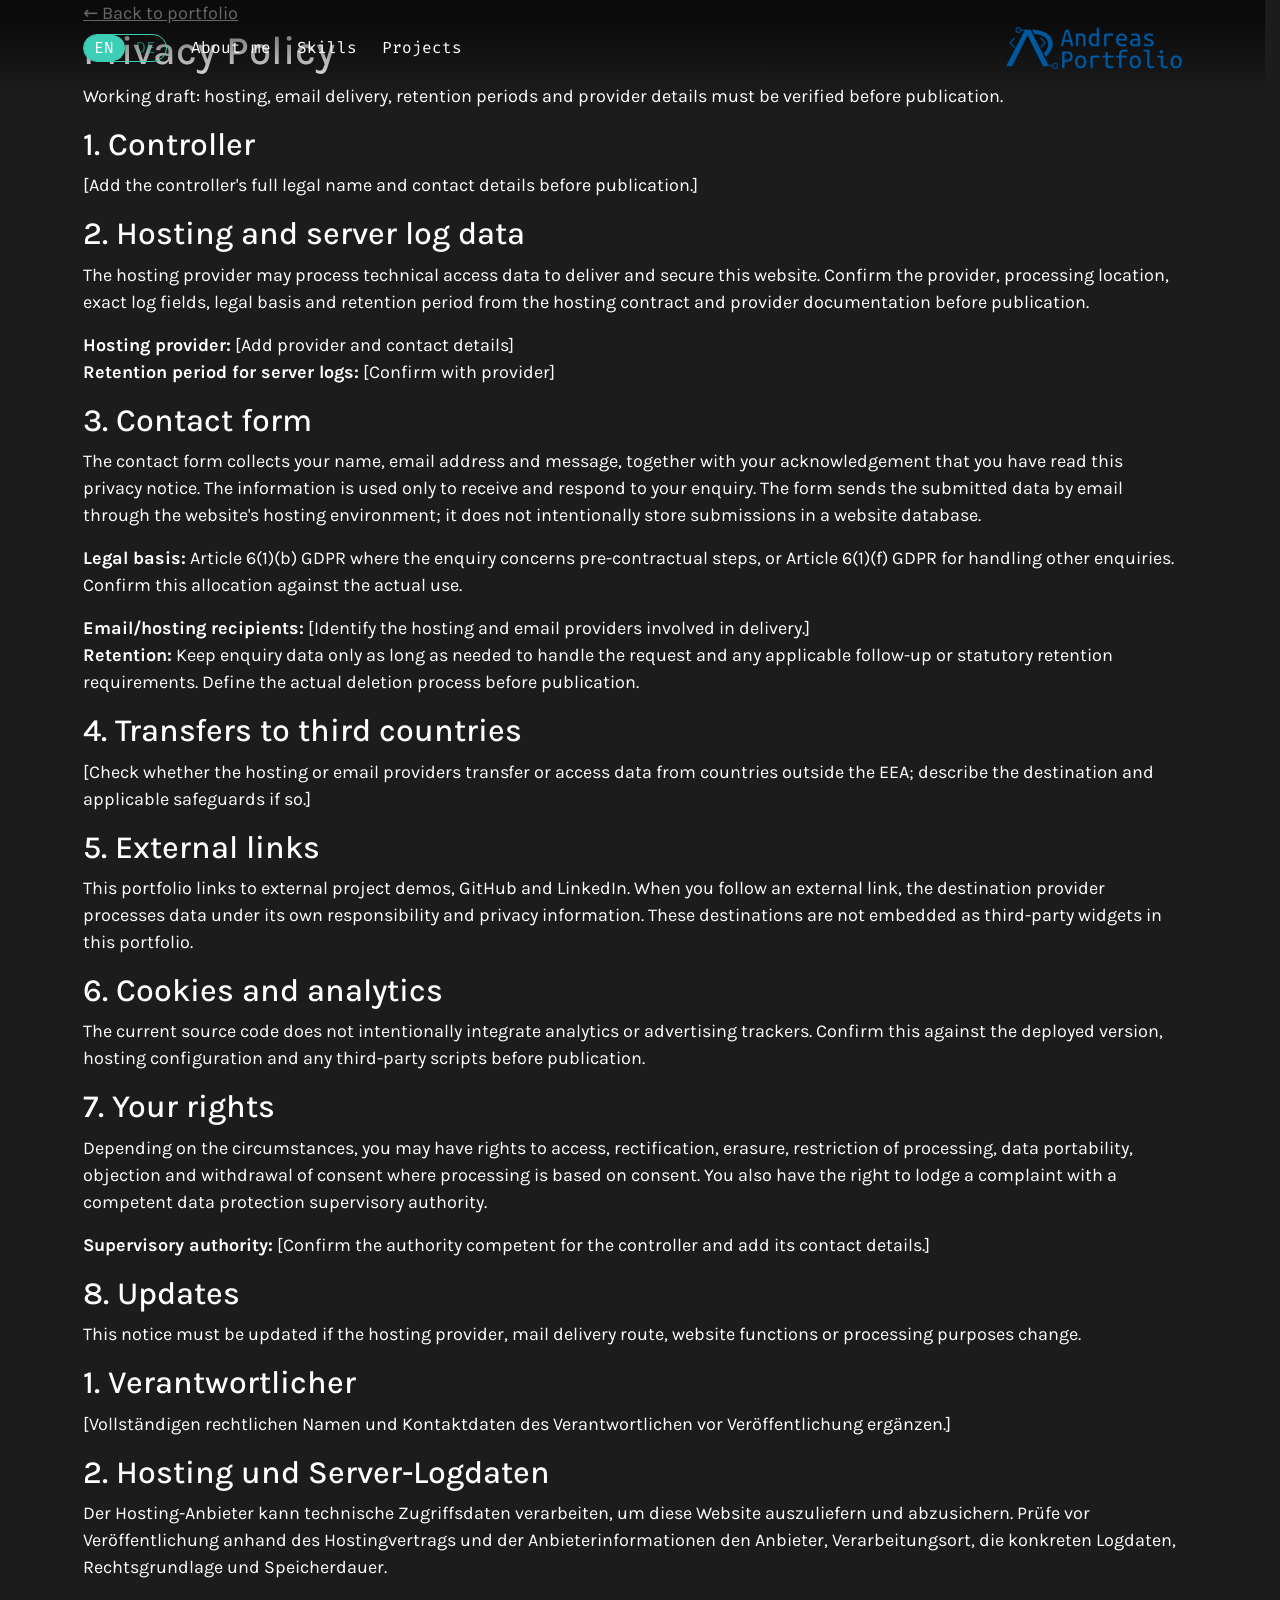
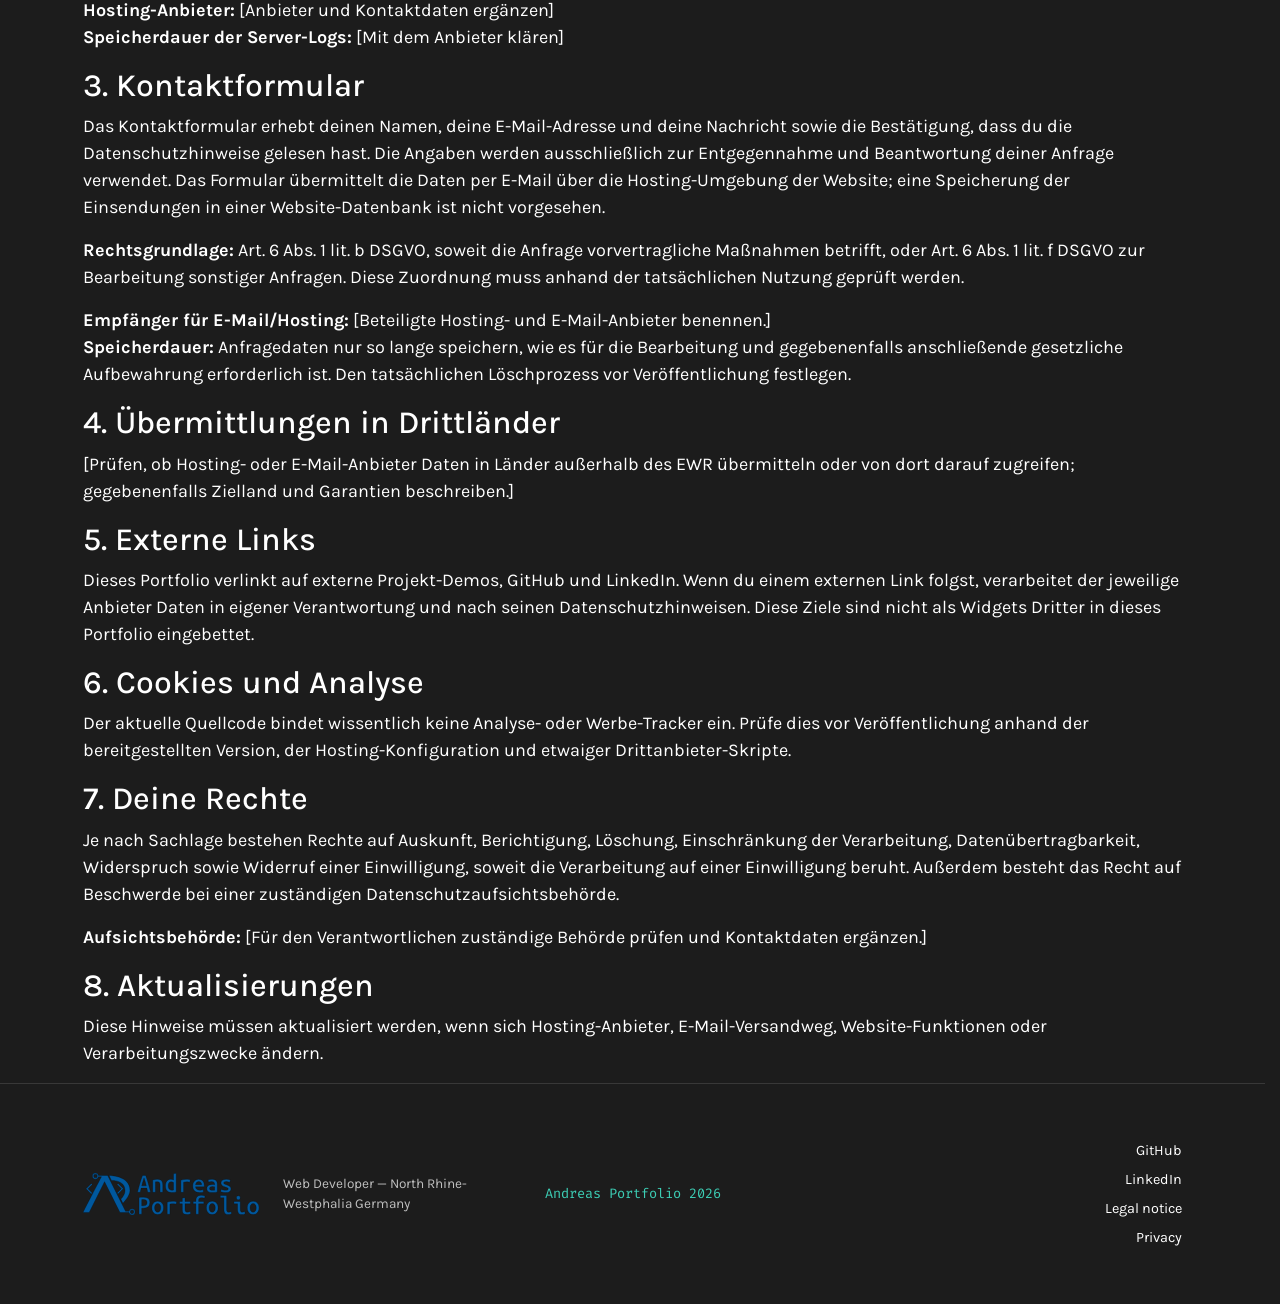
==== datenschutz.html @ bf39971e "Seperate impress and privacy" ====
<!doctype html>
<html lang="en">
<head>
    <meta charset="utf-8">
    <meta name="viewport" content="width=device-width, initial-scale=1">
    <meta name="robots" content="noindex, follow">
    <title>Privacy — Andreas Portfolio</title>
    <link rel="stylesheet" href="assets/libs/bootstrap/css/bootstrap.min.css">
    <link rel="stylesheet" href="css/foundation.css">
    <link rel="stylesheet" href="css/desktop-layout.css">
    <link rel="stylesheet" href="css/desktop-sections.css">
    <link rel="stylesheet" href="css/legal.css">
    <link rel="icon" href="assets/icons/favicon.svg" type="image/svg+xml">
</head>
<body class="legal-document">
<header class="d-flex align-items-center">
    <div class="container d-flex justify-content-between align-items-center">
        <button class="mobile-menu-toggle" type="button" aria-label="Open navigation" aria-controls="primary-navigation" aria-expanded="false"><span></span><span></span><span></span></button>
        <div class="nav-lang-links d-flex gap-4" id="primary-navigation">
            <div class="lang-switch" role="group" aria-label="Language selection">
                <button class="lang-option active" data-lang="en" aria-pressed="true">EN</button>
                <button class="lang-option" data-lang="de" aria-pressed="false">DE</button>
                <span class="lang-indicator"></span>
            </div>
            <nav class="nav-links d-flex gap-4" aria-label="Main navigation">
                <a href="index.html#about" data-i18n="nav_about">About me</a>
                <a href="index.html#skills" data-i18n="nav_skills">Skills</a>
                <a href="index.html#projects" data-i18n="nav_projects">Projects</a>
            </nav>
        </div>
        <a class="logo" href="index.html" aria-label="Andreas Portfolio home"><img src="assets/images/logo.svg" alt="Andreas Portfolio"></a>
    </div>
</header>
<main class="legal-page">
    <div class="container legal-container">
        <a class="legal-back" href="index.html" data-i18n="legal_back">← Back to portfolio</a>

        <h1 class="legal-title" data-i18n="privacy_title">Privacy Policy</h1>
        <p class="legal-draft" data-i18n="privacy_draft">Working draft: hosting, email delivery, retention periods and provider details must be verified before publication.</p>
        <div class="legal-language" data-lang-content="en">
            <section class="legal-block"><h2>1. Controller</h2><p>[Add the controller's full legal name and contact details before publication.]</p></section>
            <section class="legal-block"><h2>2. Hosting and server log data</h2><p>The hosting provider may process technical access data to deliver and secure this website. Confirm the provider, processing location, exact log fields, legal basis and retention period from the hosting contract and provider documentation before publication.</p><p><strong>Hosting provider:</strong> [Add provider and contact details]<br><strong>Retention period for server logs:</strong> [Confirm with provider]</p></section>
            <section class="legal-block"><h2>3. Contact form</h2><p>The contact form collects your name, email address and message, together with your acknowledgement that you have read this privacy notice. The information is used only to receive and respond to your enquiry. The form sends the submitted data by email through the website's hosting environment; it does not intentionally store submissions in a website database.</p><p><strong>Legal basis:</strong> Article 6(1)(b) GDPR where the enquiry concerns pre-contractual steps, or Article 6(1)(f) GDPR for handling other enquiries. Confirm this allocation against the actual use.</p><p><strong>Email/hosting recipients:</strong> [Identify the hosting and email providers involved in delivery.]<br><strong>Retention:</strong> Keep enquiry data only as long as needed to handle the request and any applicable follow-up or statutory retention requirements. Define the actual deletion process before publication.</p></section>
            <section class="legal-block"><h2>4. Transfers to third countries</h2><p>[Check whether the hosting or email providers transfer or access data from countries outside the EEA; describe the destination and applicable safeguards if so.]</p></section>
            <section class="legal-block"><h2>5. External links</h2><p>This portfolio links to external project demos, GitHub and LinkedIn. When you follow an external link, the destination provider processes data under its own responsibility and privacy information. These destinations are not embedded as third-party widgets in this portfolio.</p></section>
            <section class="legal-block"><h2>6. Cookies and analytics</h2><p>The current source code does not intentionally integrate analytics or advertising trackers. Confirm this against the deployed version, hosting configuration and any third-party scripts before publication.</p></section>
            <section class="legal-block"><h2>7. Your rights</h2><p>Depending on the circumstances, you may have rights to access, rectification, erasure, restriction of processing, data portability, objection and withdrawal of consent where processing is based on consent. You also have the right to lodge a complaint with a competent data protection supervisory authority.</p><p><strong>Supervisory authority:</strong> [Confirm the authority competent for the controller and add its contact details.]</p></section>
            <section class="legal-block"><h2>8. Updates</h2><p>This notice must be updated if the hosting provider, mail delivery route, website functions or processing purposes change.</p></section>
        </div>
        <div class="legal-language" data-lang-content="de">
            <section class="legal-block"><h2>1. Verantwortlicher</h2><p>[Vollständigen rechtlichen Namen und Kontaktdaten des Verantwortlichen vor Veröffentlichung ergänzen.]</p></section>
            <section class="legal-block"><h2>2. Hosting und Server-Logdaten</h2><p>Der Hosting-Anbieter kann technische Zugriffsdaten verarbeiten, um diese Website auszuliefern und abzusichern. Prüfe vor Veröffentlichung anhand des Hostingvertrags und der Anbieterinformationen den Anbieter, Verarbeitungsort, die konkreten Logdaten, Rechtsgrundlage und Speicherdauer.</p><p><strong>Hosting-Anbieter:</strong> [Anbieter und Kontaktdaten ergänzen]<br><strong>Speicherdauer der Server-Logs:</strong> [Mit dem Anbieter klären]</p></section>
            <section class="legal-block"><h2>3. Kontaktformular</h2><p>Das Kontaktformular erhebt deinen Namen, deine E-Mail-Adresse und deine Nachricht sowie die Bestätigung, dass du die Datenschutzhinweise gelesen hast. Die Angaben werden ausschließlich zur Entgegennahme und Beantwortung deiner Anfrage verwendet. Das Formular übermittelt die Daten per E-Mail über die Hosting-Umgebung der Website; eine Speicherung der Einsendungen in einer Website-Datenbank ist nicht vorgesehen.</p><p><strong>Rechtsgrundlage:</strong> Art. 6 Abs. 1 lit. b DSGVO, soweit die Anfrage vorvertragliche Maßnahmen betrifft, oder Art. 6 Abs. 1 lit. f DSGVO zur Bearbeitung sonstiger Anfragen. Diese Zuordnung muss anhand der tatsächlichen Nutzung geprüft werden.</p><p><strong>Empfänger für E-Mail/Hosting:</strong> [Beteiligte Hosting- und E-Mail-Anbieter benennen.]<br><strong>Speicherdauer:</strong> Anfragedaten nur so lange speichern, wie es für die Bearbeitung und gegebenenfalls anschließende gesetzliche Aufbewahrung erforderlich ist. Den tatsächlichen Löschprozess vor Veröffentlichung festlegen.</p></section>
            <section class="legal-block"><h2>4. Übermittlungen in Drittländer</h2><p>[Prüfen, ob Hosting- oder E-Mail-Anbieter Daten in Länder außerhalb des EWR übermitteln oder von dort darauf zugreifen; gegebenenfalls Zielland und Garantien beschreiben.]</p></section>
            <section class="legal-block"><h2>5. Externe Links</h2><p>Dieses Portfolio verlinkt auf externe Projekt-Demos, GitHub und LinkedIn. Wenn du einem externen Link folgst, verarbeitet der jeweilige Anbieter Daten in eigener Verantwortung und nach seinen Datenschutzhinweisen. Diese Ziele sind nicht als Widgets Dritter in dieses Portfolio eingebettet.</p></section>
            <section class="legal-block"><h2>6. Cookies und Analyse</h2><p>Der aktuelle Quellcode bindet wissentlich keine Analyse- oder Werbe-Tracker ein. Prüfe dies vor Veröffentlichung anhand der bereitgestellten Version, der Hosting-Konfiguration und etwaiger Drittanbieter-Skripte.</p></section>
            <section class="legal-block"><h2>7. Deine Rechte</h2><p>Je nach Sachlage bestehen Rechte auf Auskunft, Berichtigung, Löschung, Einschränkung der Verarbeitung, Datenübertragbarkeit, Widerspruch sowie Widerruf einer Einwilligung, soweit die Verarbeitung auf einer Einwilligung beruht. Außerdem besteht das Recht auf Beschwerde bei einer zuständigen Datenschutzaufsichtsbehörde.</p><p><strong>Aufsichtsbehörde:</strong> [Für den Verantwortlichen zuständige Behörde prüfen und Kontaktdaten ergänzen.]</p></section>
            <section class="legal-block"><h2>8. Aktualisierungen</h2><p>Diese Hinweise müssen aktualisiert werden, wenn sich Hosting-Anbieter, E-Mail-Versandweg, Website-Funktionen oder Verarbeitungszwecke ändern.</p></section>
        </div>
    </div>
</main>
<footer class="site-footer">
    <div class="container footer-inner">
        <div class="footer-left"><a class="logo" href="index.html"><img src="assets/images/logo.svg" alt="Andreas Portfolio"></a><div class="muted" data-i18n="footer_role">Web Developer — North Rhine-Westphalia Germany</div></div>
        <div class="footer-center">Andreas Portfolio 2026</div>
        <div class="footer-right">
            <a href="https://github.com/andreas813" target="_blank" rel="noopener noreferrer">GitHub</a>
            <a href="https://www.linkedin.com/in/andreas-w-dev" target="_blank" rel="noopener noreferrer">LinkedIn</a>
            <a href="impressum.html" data-i18n="footer_imprint">Legal notice</a>
            <a href="datenschutz.html" data-i18n="footer_privacy">Privacy</a>
        </div>
    </div>
</footer>
<script src="js/main.js"></script>
</body>
</html>
---- css/desktop-layout.css ----
/* @desktop-layout Add the Figma-aligned desktop composition for all main sections. */
:root {
    --section-space: clamp(6rem, 10vw, 9.5rem);
    --card-gradient: linear-gradient(125deg, rgba(61, 207, 182, 0.12), rgba(8, 70, 59, 0.2));
    --card-shadow: 0 1.25rem 3rem rgba(0, 0, 0, 0.12);
}
/* @desktop-header Align the navigation and existing personal logo. */
header {
    height: 6rem;
}
header .container {
    height: 100%;
}
.nav-lang-links {
    align-items: center;
}
.nav-links {
    align-items: center;
    gap: clamp(1.25rem, 2vw, 2.25rem) !important;
    font-size: 1rem;
}
.logo img {
    display: block;
    width: auto;
    max-width: 11rem;
    height: auto;
    max-height: 3.25rem;
}
/* @desktop-hero Center the title and anchor both side details to the viewport. */
.hero {
    min-height: 42rem;
    overflow: hidden;
}
.hero-inner {
    height: 100%;
    align-items: center;
}
.hero-content {
    position: absolute;
    top: 46%;
    left: 50%;
    z-index: 3;
    width: min(82%, 58rem);
    align-items: center;
    transform: translate(-50%, -50%);
}
.hero-role {
    color: var(--color-text-muted);
    letter-spacing: 0.025em;
}
.hero-title {
    white-space: nowrap;
    letter-spacing: -0.045em;
}
.hero-buttons {
    gap: clamp(1.25rem, 3vw, 3rem) !important;
}
.hero-buttons .button {
    min-width: 9rem;
    padding: 0.8rem 1.5rem;
    font-size: 0.95rem;
}
.hero-scroll,
.hero-links {
    position: absolute;
    bottom: 0;
    height: 62%;
}
.hero-scroll {
    left: 0;
    justify-content: flex-end;
}
.hero-scroll .scroll-bar {
    flex: 1 1 auto;
    min-height: 10rem;
}
.hero-links {
    right: 0;
    justify-content: flex-end;
    gap: 1.25rem !important;
}
.hero-links .hero-email {
    margin-bottom: 0.25rem;
    font-size: 0.9rem;
}
.hero-social a {
    display: inline-flex;
    transition: transform var(--transition-ui);
}
.hero-social a:hover {
    transform: translateY(-0.2rem);
}
.hero-social img {
    width: 1.5rem;
    height: 1.5rem;
}
.hero-links .hero-bar {
    flex: 1 1 auto;
    min-height: 7rem;
}
.ribbon {
    bottom: 4.25rem;
    left: -10vw;
    width: 120vw;
    height: 4.25rem;
}
/* @section-label Standardize the small turquoise labels above section content. */
.section-kicker,
.who {
    margin: 0 0 0.75rem;
    color: var(--color-accent);
    font-family: var(--font-mono);
    font-size: 0.9rem;
    font-weight: 500;
    letter-spacing: 0.015em;
}
.section-title {
    margin: 0;
    color: var(--color-accent);
    font-family: var(--font-mono);
    font-size: clamp(2.5rem, 4vw, 4rem);
    font-weight: 700;
    line-height: 1.08;
}
.muted {
    color: var(--color-text-muted);
}
/* @about Use a balanced image-and-copy layout with the illustration retained. */
.about {
    padding-block: var(--section-space);
    background: var(--color-background);
}
.about-grid {
    display: grid;
    grid-template-columns: minmax(0, 1fr) minmax(0, 1fr);
    align-items: center;
    gap: clamp(3rem, 6vw, 7rem);
}
.about-photo {
    width: 100%;
    max-width: 35rem;
    aspect-ratio: 1;
    overflow: hidden;
    border-radius: 1.5rem;
    box-shadow: var(--card-shadow);
}
.about-photo img {
    width: 100%;
    height: 100%;
    object-fit: cover;
    object-position: center;
}
.about-copy {
    width: 100%;
    max-width: 38rem;
}
.about-card {
    width: 100%;
    max-width: none;
    padding: clamp(2rem, 3.5vw, 3.25rem);
    border: 1px solid var(--color-border);
    border-radius: 1.5rem;
    background: var(--card-gradient);
}
.about-card .section-title {
    margin-bottom: 1.5rem;
}
.about-body {
    color: var(--color-text-muted);
    font-size: 1rem;
    line-height: 1.55;
}
.about-body p {
    margin: 0 0 1.5rem;
}
.about-body ul {
    display: grid;
    gap: 1rem;
    margin: 0;
    padding: 0;
    list-style: none;
}
.about-body li {
    position: relative;
    padding-left: 1.5rem;
}
.about-body li::before {
    position: absolute;
    top: 0.55em;
    left: 0;
    width: 0.55rem;
    height: 0.55rem;
    border-radius: 50%;
    background: var(--color-accent);
    content: "";
}
/* @skills Pair the description card with the original eleven-skill icon set. */
.skills {
    padding-block: var(--section-space);
    background: linear-gradient(115deg, rgba(8, 70, 59, 0.24), transparent 62%);
}
.skills > .container > .section-kicker {
    margin-bottom: 1rem;
}
.skills-grid {
    display: grid;
    grid-template-columns: minmax(0, 0.9fr) minmax(0, 1.1fr);
    align-items: center;
    gap: clamp(3rem, 6vw, 7rem);
}
.skills-card {
    padding: clamp(2rem, 3.8vw, 3.5rem);
    border: 1px solid var(--color-border);
    border-radius: 1.5rem;
    background: var(--card-gradient);
    box-shadow: var(--card-shadow);
}
.skill-title {
    margin: 0 0 1.5rem;
    color: var(--color-accent);
    font-family: var(--font-mono);
    font-size: clamp(2.5rem, 4vw, 3.75rem);
    font-weight: 700;
    line-height: 1.1;
}
.skills-card p {
    margin: 0 0 2rem;
    color: var(--color-text-muted);
    font-size: 1rem;
    line-height: 1.55;
}
.skills-card .btn {
    padding: 0.7rem 1.35rem;
    border: 1px solid var(--color-text);
    border-radius: var(--radius-pill);
    color: var(--color-text);
    background: transparent;
    transition: border-color var(--transition-ui), color var(--transition-ui);
}
.skills-card .btn:hover {
    border-color: var(--color-accent);
    color: var(--color-accent);
}
.skills-icons {
    display: grid;
    grid-template-columns: repeat(4, minmax(0, 1fr));
    align-items: center;
    gap: clamp(1.75rem, 3vw, 3rem) clamp(1rem, 2vw, 2rem);
}
.icon-item {
    display: flex;
    min-width: 0;
    flex-direction: column;
    align-items: center;
    gap: 0.65rem;
    color: var(--color-text);
    text-align: center;
}
.icon-item img {
    width: clamp(2.75rem, 4vw, 4rem);
    height: clamp(2.75rem, 4vw, 4rem);
    object-fit: contain;
}
.icon-item .label {
    max-width: 7rem;
    color: var(--color-text-muted);
    font-family: var(--font-mono);
    font-size: 0.8rem;
    line-height: 1.35;
}
/* @projects Render the project list as clean, full-width interactive rows. */
.projects {
    padding-block: var(--section-space);
    background: var(--color-background);
}
.projects .section-kicker {
    margin-bottom: 0.8rem;
}
.projects .section-title {
    margin-bottom: 1.5rem;
}
.projects > .container > .muted {
    max-width: 34rem;
    margin: 0 0 2.75rem;
    font-size: 1rem;
    line-height: 1.5;
}
.projects-list {
    width: 100%;
    max-width: 56rem;
    border-top: 1px solid var(--color-border-subtle);
}
.project-item {
    border-bottom: 1px solid var(--color-border-subtle);
    cursor: pointer;
    transition: background-color var(--transition-ui), padding-inline var(--transition-ui);
}
.project-item:hover,
.project-item:focus-visible {
    background: rgba(61, 207, 182, 0.055);
}
.project-row {
    display: flex;
    min-height: 6rem;
    align-items: center;
    justify-content: space-between;
    gap: 2rem;
    padding: 1.5rem 2rem;
}
.project-title {
    color: var(--color-text);
    font-family: var(--font-mono);
    font-size: 1.15rem;
    font-weight: 600;
}
.project-meta {
    color: var(--color-text-muted);
    font-size: 0.9rem;
    text-align: right;
}
/* @mobile-header
 Replace desktop navigation with the Figma-style expandable menu. */
.mobile-menu-toggle {
    display: none;
    width: 2.5rem;
    height: 2.5rem;
    padding: 0.45rem;
    border: 0;
    background: transparent;
    cursor: pointer;
}
.mobile-menu-toggle span {
    display: block;
    width: 100%;
    height: 1px;
    margin-block: 0.38rem;
    background: var(--color-text);
    transition: transform var(--transition-ui), opacity var(--transition-ui);
}
@media (max-width: 767px) {
    header { height: 4.5rem; }
    header > .container { position: relative; justify-content: space-between; }
    .mobile-menu-toggle { display: block; order: 2; }
    header .logo { order: 1; }
    header .logo img { max-height: 2.25rem; max-width: 7rem; }
    .nav-lang-links {
        position: absolute;
        top: calc(100% + 0.5rem);
        right: var(--layout-gutter);
        left: var(--layout-gutter);
        z-index: 20;
        display: none !important;
        flex-direction: column;
        align-items: center;
        gap: 1.25rem !important;
        padding: 1.5rem;
        border: 1px solid var(--color-border);
        border-radius: 1.25rem;
        background: var(--gradient-hero);
        box-shadow: var(--card-shadow);
    }
    .nav-lang-links.is-open { display: flex !important; }
    .nav-links { flex-direction: column; gap: 1rem !important; font-size: 1.1rem; }
    .lang-switch { order: 2; }
    .mobile-menu-toggle[aria-expanded="true"] span:first-child { transform: translateY(0.46rem) rotate(45deg); }
    .mobile-menu-toggle[aria-expanded="true"] span:nth-child(2) { opacity: 0; }
    .mobile-menu-toggle[aria-expanded="true"] span:last-child { transform: translateY(-0.46rem) rotate(-45deg); }
    .hero { min-height: 32rem; height: 100svh; }
    .hero-inner { display: grid !important; grid-template-columns: 2rem minmax(0, 1fr) 2rem; align-items: center; gap: 0.5rem; }
    .hero-content { grid-column: 1 / -1; grid-row: 1; align-self: center; padding-inline: 0.25rem; }
    .hero-role { font-size: 0.9rem; }
    .hero-title { font-size: clamp(2.5rem, 11vw, 4rem); }
    .hero-buttons { gap: 0.75rem !important; margin-top: 1rem !important; }
    .hero-buttons .button { padding: 0.5rem 0.8rem; font-size: 0.75rem; }
    .hero-scroll { grid-column: 1; grid-row: 1; align-self: end; z-index: 3; gap: 0.5rem !important; }
    .scroll-bar { height: 5rem; }
    .hero-links { grid-column: 3; grid-row: 1; align-self: end; gap: 0.75rem !important; }
    .hero-email { display: none; }
    .hero-social { flex-direction: column; gap: 0.65rem !important; }
    .hero-social img { width: 1.15rem; height: 1.15rem; }
    .hero-bar { height: 5rem; }
    .ribbon { bottom: 2.5rem; height: 2.5rem; font-size: 0.85rem; }
    .about-grid { grid-template-columns: minmax(0, 1fr); gap: 1.5rem; }
    .about-photo, .about-copy { width: 100%; max-width: 100%; }
    .about-photo img { width: 100%; max-height: 18rem; object-fit: cover; }
    .about-card { padding: 1.25rem; }
    .about-card .section-title { font-size: clamp(1.8rem, 8vw, 2.5rem); }
    .skills-grid { grid-template-columns: minmax(0, 1fr); gap: 1.5rem; }
    .skills-card { padding: 1.25rem; }
    .skill-title { font-size: clamp(2rem, 9vw, 2.8rem); }
    .skills-icons { grid-template-columns: repeat(3, minmax(0, 1fr)); gap: 1.5rem 0.75rem; }
    .icon-item img { width: 2.5rem; height: 2.5rem; }
    .icon-item .label { font-size: 0.7rem; }
    .projects-list { max-width: none; }
    .project-row { min-height: 0; flex-direction: column; align-items: flex-start; gap: 0.35rem; padding: 1.1rem 0.25rem; }
    .project-meta { font-size: 0.75rem; text-align: left; }
}
---- css/desktop-sections.css ----
/* @testimonials Emphasize one centered quote and show adjacent cards as context. */
.section.testimonials {
    padding-block: var(--section-space);
    overflow: hidden;
    background: var(--color-background);
}
.section.testimonials > .container {
    width: 100%;
    max-width: none;
    padding-inline: 0;
}
.section.testimonials .section-title {
    max-width: 42rem;
    margin: 0 auto 3.5rem;
    padding-inline: var(--layout-gutter);
    font-size: clamp(1.35rem, 2vw, 1.75rem);
    line-height: 1.35;
    text-align: center;
}
.testimonials-wrap {
    width: 100%;
    overflow: hidden;
}
.testimonials-wrap > .testimonials {
    display: flex;
    width: 100%;
    align-items: center;
    justify-content: center;
    gap: clamp(1rem, 2vw, 2rem);
    margin: 0;
    padding: 0 0.5rem;
}
.testimonial {
    position: relative;
    display: flex;
    min-width: 0;
    min-height: 17rem;
    flex: 0 0 23%;
    flex-direction: column;
    justify-content: space-between;
    margin: 0;
    padding: clamp(1.5rem, 2vw, 2.25rem);
    border: 1px solid var(--color-border);
    border-radius: 1.75rem;
    color: var(--color-text-muted);
    background: rgba(61, 207, 182, 0.06);
    opacity: 0.58;
    transition: flex-basis 320ms ease, min-height 320ms ease, opacity 320ms ease, background-color 320ms ease, box-shadow 320ms ease;
}
.testimonial.is-prev { order: 1; }
.testimonial.active {
    min-height: 19rem;
    flex-basis: 42%;
    order: 2;
    color: var(--color-text);
    background: rgba(61, 207, 182, 0.25);
    opacity: 1;
    box-shadow: var(--card-shadow);
}
.testimonial.is-next { order: 3; }
.testimonial.active::before {
    position: absolute;
    top: -2.7rem;
    left: -1.35rem;
    color: var(--color-text);
    font-family: Georgia, serif;
    font-size: 6rem;
    line-height: 1;
    content: "“";
}
.testimonial .quote {
    margin: 0 0 1.5rem;
    font-size: 0.95rem;
    line-height: 1.5;
}
.testimonial cite {
    align-self: flex-end;
    width: 85%;
    padding-top: 0.75rem;
    border-top: 1px solid var(--color-border);
    color: var(--color-text-muted);
    font-size: 0.82rem;
    font-style: normal;
    text-align: right;
}
.slider-controls {
    display: flex;
    align-items: center;
    justify-content: center;
    gap: 1.25rem;
    margin-top: 2rem;
}
.slider-arrow {
    display: inline-flex;
    width: 2.25rem;
    height: 2.25rem;
    align-items: center;
    justify-content: center;
    border: 0;
    color: var(--color-text);
    background: transparent;
    cursor: pointer;
    font-size: 1.35rem;
    transition: color var(--transition-ui);
}
.slider-arrow:hover {
    color: var(--color-accent);
}
.slider-pagination {
    display: flex;
    align-items: center;
    gap: 0.65rem;
}
.slider-pagination button { width: 0.55rem; height: 0.55rem; padding: 0; border: 0; border-radius: 50%; background: var(--color-text-muted); cursor: pointer; }
.slider-pagination button.active { background: var(--color-accent); }
.slider-pagination button:focus-visible { outline: 2px solid var(--color-accent); outline-offset: 4px; }

/* @contact Use a two-column introduction and understated line-based form fields. */
.contact {
    padding-block: var(--section-space);
    background: linear-gradient(110deg, rgba(8, 70, 59, 0.15), transparent 58%);
}
.contact-grid {
    display: grid;
    grid-template-columns: minmax(0, 0.95fr) minmax(0, 1.05fr);
    align-items: start;
    gap: clamp(2rem, 4vw, 4rem);
}
.contact-left,
.contact-form {
    min-width: 0;
}
.contact-left .section-title {
    max-width: 100%;
    margin: 0 0 2rem;
    font-size: clamp(2.75rem, 3.8vw, 4rem);
    line-height: 1.04;
    text-wrap: balance;
}
.contact-left .muted {
    max-width: 32rem;
    margin: 0;
    font-size: 1rem;
    line-height: 1.55;
}
.contact-form {
    display: grid;
    gap: 1.25rem;
    width: 100%;
}
.form-row {
    display: grid;
    gap: 0.65rem;
    margin: 0;
    padding: 1.15rem 1rem;
    border-top: 1px solid var(--color-border);
    transition: border-color var(--transition-ui);
}
.form-row:focus-within {
    border-color: var(--color-accent);
}
.form-label {
    color: var(--color-accent);
    font-family: var(--font-mono);
    font-size: 1rem;
}
.form-row input,
.form-row textarea {
    width: 100%;
    padding: 0.15rem 0;
    border: 0;
    outline: 0;
    color: var(--color-text);
    background: transparent;
    font-size: 0.95rem;
    resize: vertical;
}
.form-row input::placeholder,
.form-row textarea::placeholder {
    color: var(--color-text-muted);
    opacity: 1;
}
.form-checkbox {
    display: flex;
    align-items: flex-start;
    gap: 0.75rem;
    margin: 0;
    color: var(--color-text-muted);
    font-size: 0.85rem;
    line-height: 1.45;
}
.form-checkbox input {
    flex: 0 0 auto;
    margin-top: 0.15rem;
    accent-color: var(--color-accent);
}
.form-actions {
    display: flex;
    justify-content: flex-end;
}
.form-actions .button {
    min-width: 9rem;
    padding: 0.7rem 1.35rem;
    font-size: 0.9rem;
}
.form-actions .button:disabled {
    cursor: not-allowed;
    opacity: 0.45;
}


@media (min-width: 992px) and (max-width: 1199px) {
    .contact-grid {
        gap: 2rem;
    }
    .contact-left .section-title {
        font-size: clamp(2.5rem, 3.5vw, 3.25rem);
    }
}

/* @footer Arrange the existing logo, copyright, and links in three columns. */
.site-footer {
    padding-block: 3.5rem;
    background: var(--color-background);
}
.footer-inner {
    display: grid;
    grid-template-columns: minmax(0, 1fr) auto minmax(0, 1fr);
    align-items: center;
    gap: 2.5rem;
}
.footer-left {
    display: flex;
    align-items: center;
    gap: 1.5rem;
}
.footer-left .muted {
    max-width: 15rem;
    font-size: 0.85rem;
    line-height: 1.5;
}
.footer-center {
    justify-content: center;
    color: var(--color-accent);
    font-family: var(--font-mono);
    font-size: 0.85rem;
    white-space: nowrap;
}
.footer-right {
    display: flex;
    align-items: flex-end;
    justify-content: center;
    flex-direction: column;
    gap: 0.45rem !important;
    font-size: 0.9rem;
}
.footer-right .muted {
    display: none;
}

/* @desktop-wide Keep all content inside the same centered 1440px layout. */
@media (min-width: 1440px) {
    .hero {
        background: var(--gradient-widescreen);
    }
    .about,
    .projects,
    .section.testimonials,
    .site-footer {
        background-color: var(--color-background);
    }
}

/* @tablet-stack Keep the desktop grid from collapsing into narrow columns before mobile refinements. */
@media (max-width: 991px) {
    .about-grid,
    .skills-grid,
    .contact-grid {
        grid-template-columns: minmax(0, 1fr);
    }
    .about-photo,
    .about-copy {
        max-width: 38rem;
        margin-inline: auto;
    }
    .skills-icons {
        grid-template-columns: repeat(3, minmax(0, 1fr));
    }
    .project-row {
        flex-wrap: wrap;
        gap: 0.5rem 1.5rem;
    }
    .project-meta {
        text-align: left;
    }
    .footer-inner {
        grid-template-columns: minmax(0, 1fr);
        justify-items: start;
    }
    .footer-right {
        align-items: flex-start;
    }
}


/* @mobile-sections Stack testimonials, contact, and footer for narrow screens. */
@media (max-width: 767px) {
    .section { scroll-margin-top: 1rem; }
    .section.testimonials .section-title { margin-bottom: 2rem; padding-inline: 1.25rem; font-size: 1.2rem; }
    .testimonials-wrap > .testimonials { justify-content: center; padding-inline: 1.25rem; }
    .testimonial { display: none; }
    .testimonial.active { display: flex; width: min(100%, 22rem); min-height: 17rem; flex: 0 0 100%; }
    .testimonial.active::before { top: -1.9rem; left: 0.5rem; font-size: 4.5rem; }
    .testimonial .quote { font-size: 0.9rem; }
    .slider-controls { margin-top: 1.25rem; }
    .contact-grid { grid-template-columns: minmax(0, 1fr); gap: 2rem; }
    .contact-left .section-title { max-width: 12ch; margin-bottom: 1rem; font-size: clamp(2.2rem, 10vw, 3rem); line-height: 1.02; }
    .contact-left .muted { font-size: 0.9rem; }
    .contact-form { gap: 0.8rem; }
    .form-row { padding: 0.9rem 0.25rem; }
    .form-label { font-size: 0.85rem; }
    .form-row input, .form-row textarea { font-size: 0.85rem; }
    .form-checkbox { font-size: 0.72rem; }
    .form-actions { justify-content: center; }
    .site-footer { padding-block: 2rem; }
    .footer-inner { grid-template-columns: minmax(0, 1fr) minmax(0, 1fr); align-items: start; gap: 1.5rem; }
    .footer-left { grid-column: 1; flex-direction: column; align-items: flex-start; gap: 0.75rem; }
    .footer-left .logo img { max-width: 7.5rem; }
    .footer-left .muted { font-size: 0.75rem; }
    .footer-center { grid-column: 1 / -1; grid-row: 2; justify-content: center; font-size: 0.7rem; white-space: normal; }
    .footer-right { grid-column: 2; grid-row: 1; align-items: flex-end; gap: 0.4rem !important; font-size: 0.8rem; }
}
@media (max-width: 380px) {
    .hero-title { font-size: 2.35rem; }
    .hero-buttons { gap: 0.5rem !important; }
    .hero-buttons .button { padding-inline: 0.65rem; font-size: 0.68rem; }
    .skills-icons { gap: 1.25rem 0.5rem; }
}

/* @project-modal Match the Figma project panel while retaining the legal dialog layout. */
.modal-panel.is-project { width: min(1200px, calc(100vw - 3rem)); max-width: none; max-height: min(90vh, 900px); padding: 0; overflow: auto; border-radius: 2rem; background: linear-gradient(115deg, #1c1c1c 0%, #1b2926 58%, #08463b 100%); }
.modal-panel.is-project #project-modal-title, .modal-panel.is-project .modal-footer { display: none; }
.modal-panel.is-project .modal-close { top: 1.25rem; right: 1.5rem; }
.modal-panel.is-project .modal-body { margin: 0; padding: 0; }
.modal-close { position: absolute; top: 1.35rem; right: 1.5rem; z-index: 3; width: 2.75rem; height: 2.75rem; border: 0; color: #fff; background: transparent; cursor: pointer; font-size: 2rem; line-height: 1; }
.project-detail { display: grid; min-height: 34rem; grid-template: "copy preview" 1fr "copy next" auto / minmax(0, 1fr) minmax(0, 1fr); align-items: center; gap: 1.5rem 3rem; padding: clamp(2rem, 6vw, 5rem); }
.project-detail-copy { grid-area: copy; min-width: 0; }
.project-number { margin: 0; color: var(--color-accent); font-size: clamp(4rem, 8vw, 7rem); font-weight: 700; line-height: 0.95; }
.project-detail-copy h2 { margin: 0 0 2rem; color: var(--color-text); font-family: var(--font-mono); font-size: clamp(2rem, 4.5vw, 3.5rem); font-weight: 700; overflow-wrap: anywhere; }
.project-detail-copy h3 { margin: 0 0 1rem; color: var(--color-accent); font-family: var(--font-mono); font-size: clamp(1.1rem, 2vw, 1.5rem); }
.project-description, .project-link-note { color: var(--color-text-muted); line-height: 1.5; }
.project-technologies { display: flex; flex-wrap: wrap; gap: 1rem; margin-block: 1.5rem; }
.project-tech { display: inline-flex; align-items: center; gap: 0.4rem; color: var(--color-text); white-space: nowrap; }
.project-tech img { width: 1.5rem; height: 1.5rem; object-fit: contain; }
.project-actions { display: flex; flex-wrap: wrap; gap: 1rem; }
.project-actions a, .project-actions button { padding: 0.7rem 1.4rem; border: 1px solid #fff; border-radius: 99px; color: var(--color-text); background: transparent; text-decoration: none; }
.project-actions a:hover { border-color: var(--color-accent); color: var(--color-accent); }
.project-actions button:disabled { cursor: not-allowed; opacity: .45; }
.project-preview { grid-area: preview; display: grid; min-width: 0; min-height: 14rem; aspect-ratio: 1.55; place-items: center; margin: 0; overflow: hidden; border-radius: 1.5rem; background: rgba(255,255,255,.08); }
.project-preview img { width: 100%; height: 100%; object-fit: contain; }
.project-preview img[hidden] { display: none; }
.project-preview-fallback { padding: 2rem; color: var(--color-text-muted); text-align: center; }
.project-next { grid-area: next; display: inline-flex; align-items: center; justify-self: end; gap: 1rem; padding: 0.5rem 0; border: 0; color: var(--color-accent); background: transparent; cursor: pointer; }
.project-next span:first-of-type { font-size: 1.75rem; }
@media (max-width: 767px) {
    .modal { padding: 0.5rem; }
    .modal-panel.is-project { width: 100%; max-height: calc(100svh - 1rem); border-radius: 1.25rem; }
    .project-detail { min-height: 0; grid-template: "preview" auto "copy" auto "next" auto / minmax(0, 1fr); gap: 1.5rem; padding: 1rem; }
    .project-preview { min-height: 10rem; aspect-ratio: 1.45; margin: 2.25rem 0 0; }
    .project-number { font-size: 3.8rem; }
    .project-detail-copy h2 { margin-bottom: 1.25rem; font-size: 2.5rem; }
    .project-detail-copy h3 { font-size: 1.15rem; }
    .project-description { font-size: 0.95rem; }
    .project-technologies { gap: 0.75rem; }
    .project-tech { font-size: 0.85rem; }
    .project-next { justify-self: end; }
    .modal-close { top: 0.65rem; right: 0.65rem; }
}

@media (prefers-reduced-motion: reduce) {
    .testimonial { transition: none; }
}
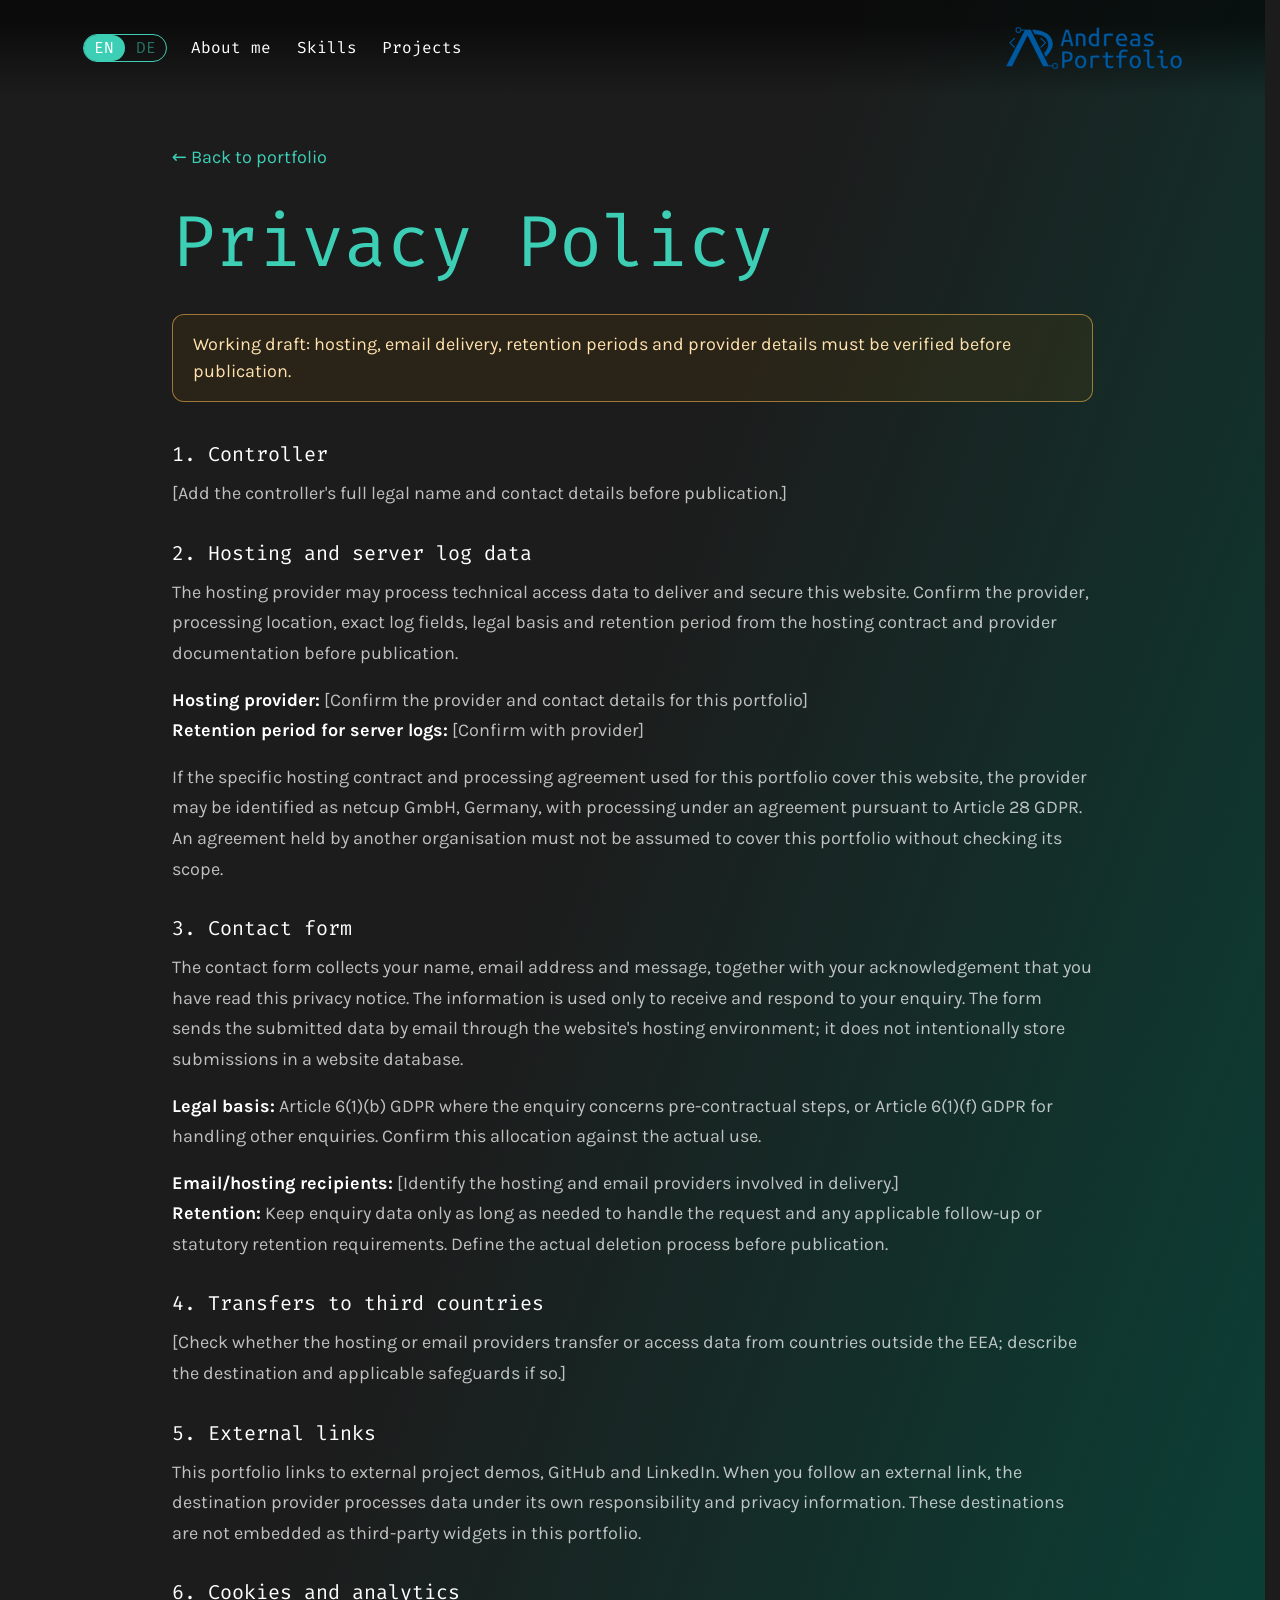
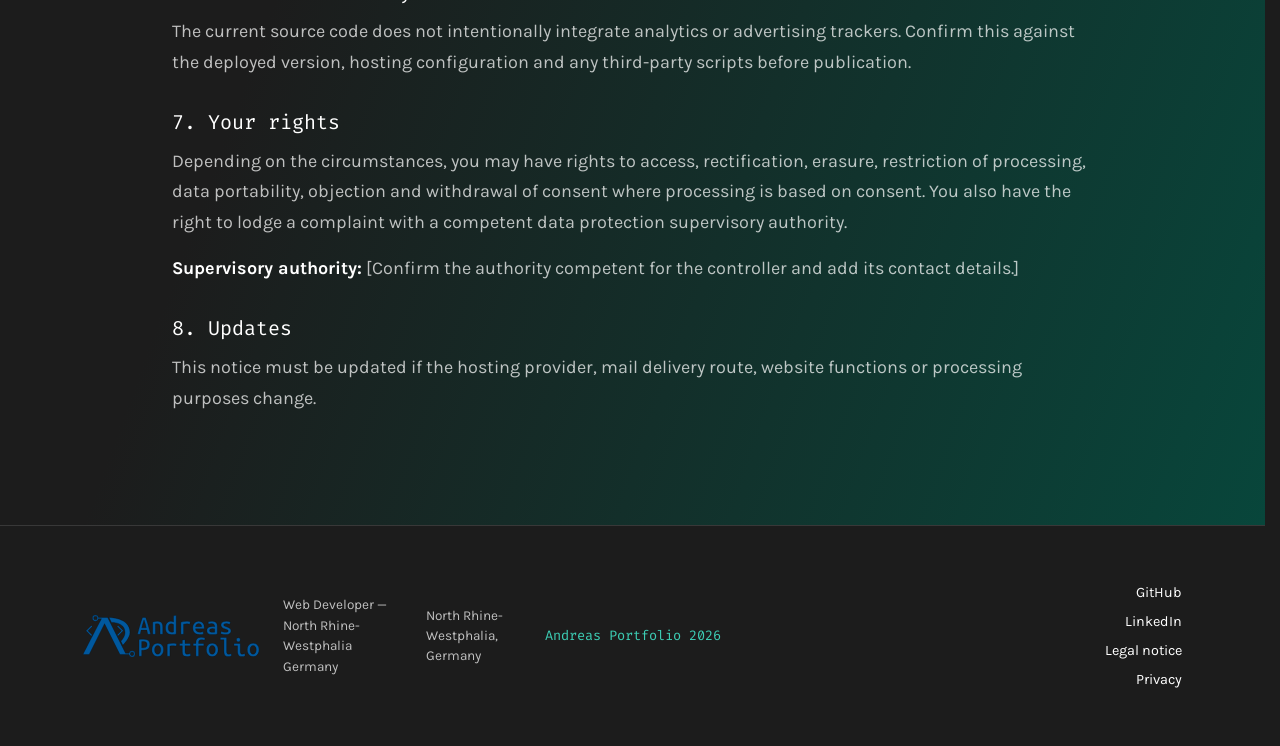
==== commit b9bc4485: "Update impress and privacy" ====
--- a/datenschutz.html
+++ b/datenschutz.html
@@ -39,7 +39,7 @@
         <p class="legal-draft" data-i18n="privacy_draft">Working draft: hosting, email delivery, retention periods and provider details must be verified before publication.</p>
         <div class="legal-language" data-lang-content="en">
             <section class="legal-block"><h2>1. Controller</h2><p>[Add the controller's full legal name and contact details before publication.]</p></section>
-            <section class="legal-block"><h2>2. Hosting and server log data</h2><p>The hosting provider may process technical access data to deliver and secure this website. Confirm the provider, processing location, exact log fields, legal basis and retention period from the hosting contract and provider documentation before publication.</p><p><strong>Hosting provider:</strong> [Add provider and contact details]<br><strong>Retention period for server logs:</strong> [Confirm with provider]</p></section>
+            <section class="legal-block"><h2>2. Hosting and server log data</h2><p>The hosting provider may process technical access data to deliver and secure this website. Confirm the provider, processing location, exact log fields, legal basis and retention period from the hosting contract and provider documentation before publication.</p><p><strong>Hosting provider:</strong> [Confirm the provider and contact details for this portfolio]<br><strong>Retention period for server logs:</strong> [Confirm with provider]</p><p>If the specific hosting contract and processing agreement used for this portfolio cover this website, the provider may be identified as netcup GmbH, Germany, with processing under an agreement pursuant to Article 28 GDPR. An agreement held by another organisation must not be assumed to cover this portfolio without checking its scope.</p></section>
             <section class="legal-block"><h2>3. Contact form</h2><p>The contact form collects your name, email address and message, together with your acknowledgement that you have read this privacy notice. The information is used only to receive and respond to your enquiry. The form sends the submitted data by email through the website's hosting environment; it does not intentionally store submissions in a website database.</p><p><strong>Legal basis:</strong> Article 6(1)(b) GDPR where the enquiry concerns pre-contractual steps, or Article 6(1)(f) GDPR for handling other enquiries. Confirm this allocation against the actual use.</p><p><strong>Email/hosting recipients:</strong> [Identify the hosting and email providers involved in delivery.]<br><strong>Retention:</strong> Keep enquiry data only as long as needed to handle the request and any applicable follow-up or statutory retention requirements. Define the actual deletion process before publication.</p></section>
             <section class="legal-block"><h2>4. Transfers to third countries</h2><p>[Check whether the hosting or email providers transfer or access data from countries outside the EEA; describe the destination and applicable safeguards if so.]</p></section>
             <section class="legal-block"><h2>5. External links</h2><p>This portfolio links to external project demos, GitHub and LinkedIn. When you follow an external link, the destination provider processes data under its own responsibility and privacy information. These destinations are not embedded as third-party widgets in this portfolio.</p></section>
@@ -49,7 +49,7 @@
         </div>
         <div class="legal-language" data-lang-content="de">
             <section class="legal-block"><h2>1. Verantwortlicher</h2><p>[Vollständigen rechtlichen Namen und Kontaktdaten des Verantwortlichen vor Veröffentlichung ergänzen.]</p></section>
-            <section class="legal-block"><h2>2. Hosting und Server-Logdaten</h2><p>Der Hosting-Anbieter kann technische Zugriffsdaten verarbeiten, um diese Website auszuliefern und abzusichern. Prüfe vor Veröffentlichung anhand des Hostingvertrags und der Anbieterinformationen den Anbieter, Verarbeitungsort, die konkreten Logdaten, Rechtsgrundlage und Speicherdauer.</p><p><strong>Hosting-Anbieter:</strong> [Anbieter und Kontaktdaten ergänzen]<br><strong>Speicherdauer der Server-Logs:</strong> [Mit dem Anbieter klären]</p></section>
+            <section class="legal-block"><h2>2. Hosting und Server-Logdaten</h2><p>Der Hosting-Anbieter kann technische Zugriffsdaten verarbeiten, um diese Website auszuliefern und abzusichern. Prüfe vor Veröffentlichung anhand des Hostingvertrags und der Anbieterinformationen den Anbieter, Verarbeitungsort, die konkreten Logdaten, Rechtsgrundlage und Speicherdauer.</p><p><strong>Hosting-Anbieter:</strong> [Anbieter und Kontaktdaten für dieses Portfolio bestätigen]<br><strong>Speicherdauer der Server-Logs:</strong> [Mit dem Anbieter klären]</p><p>Wenn der konkret für dieses Portfolio genutzte Hostingvertrag und die Auftragsverarbeitungsvereinbarung diese Website umfassen, kann als Anbieter die netcup GmbH, Deutschland, mit einer Auftragsverarbeitung gemäß Art. 28 DSGVO genannt werden. Eine Vereinbarung, die für eine andere Organisation geschlossen wurde, gilt nicht ohne Prüfung ihres Geltungsbereichs automatisch auch für dieses Portfolio.</p></section>
             <section class="legal-block"><h2>3. Kontaktformular</h2><p>Das Kontaktformular erhebt deinen Namen, deine E-Mail-Adresse und deine Nachricht sowie die Bestätigung, dass du die Datenschutzhinweise gelesen hast. Die Angaben werden ausschließlich zur Entgegennahme und Beantwortung deiner Anfrage verwendet. Das Formular übermittelt die Daten per E-Mail über die Hosting-Umgebung der Website; eine Speicherung der Einsendungen in einer Website-Datenbank ist nicht vorgesehen.</p><p><strong>Rechtsgrundlage:</strong> Art. 6 Abs. 1 lit. b DSGVO, soweit die Anfrage vorvertragliche Maßnahmen betrifft, oder Art. 6 Abs. 1 lit. f DSGVO zur Bearbeitung sonstiger Anfragen. Diese Zuordnung muss anhand der tatsächlichen Nutzung geprüft werden.</p><p><strong>Empfänger für E-Mail/Hosting:</strong> [Beteiligte Hosting- und E-Mail-Anbieter benennen.]<br><strong>Speicherdauer:</strong> Anfragedaten nur so lange speichern, wie es für die Bearbeitung und gegebenenfalls anschließende gesetzliche Aufbewahrung erforderlich ist. Den tatsächlichen Löschprozess vor Veröffentlichung festlegen.</p></section>
             <section class="legal-block"><h2>4. Übermittlungen in Drittländer</h2><p>[Prüfen, ob Hosting- oder E-Mail-Anbieter Daten in Länder außerhalb des EWR übermitteln oder von dort darauf zugreifen; gegebenenfalls Zielland und Garantien beschreiben.]</p></section>
             <section class="legal-block"><h2>5. Externe Links</h2><p>Dieses Portfolio verlinkt auf externe Projekt-Demos, GitHub und LinkedIn. Wenn du einem externen Link folgst, verarbeitet der jeweilige Anbieter Daten in eigener Verantwortung und nach seinen Datenschutzhinweisen. Diese Ziele sind nicht als Widgets Dritter in dieses Portfolio eingebettet.</p></section>
@@ -61,7 +61,7 @@
 </main>
 <footer class="site-footer">
     <div class="container footer-inner">
-        <div class="footer-left"><a class="logo" href="index.html"><img src="assets/images/logo.svg" alt="Andreas Portfolio"></a><div class="muted" data-i18n="footer_role">Web Developer — North Rhine-Westphalia Germany</div></div>
+        <div class="footer-left"><a class="logo" href="index.html"><img src="assets/images/logo.svg" alt="Andreas Portfolio"></a><div class="muted" data-i18n="footer_role">Web Developer</div><div class="muted" data-i18n="footer_location">North Rhine-Westphalia, Germany</div></div>
         <div class="footer-center">Andreas Portfolio 2026</div>
         <div class="footer-right">
             <a href="https://github.com/andreas813" target="_blank" rel="noopener noreferrer">GitHub</a>
--- a/css/desktop-sections.css
+++ b/css/desktop-sections.css
@@ -380,3 +380,17 @@
 @media (prefers-reduced-motion: reduce) {
     .testimonial { transition: none; }
 }
+
+/* @contact-feedback Reserve error space and distinguish real server outcomes. */
+.form-error { display: block; min-height: 1.15em; color: #ff9b9b; font-size: .78rem; }
+.form-row input[aria-invalid="true"], .form-row textarea[aria-invalid="true"] { border-color: #ff7777; }
+.form-privacy-row { display: flex; flex-wrap: wrap; justify-content: flex-start; align-items: center; gap: .35rem .65rem; }
+.form-privacy-row .form-error { flex-basis: 100%; }
+.privacy-link { color: var(--color-accent); font-size: .85rem; }
+.form-status { min-height: 1.5em; margin: .75rem 0 0; color: var(--color-accent); }
+.form-status.is-error { color: #ff9b9b; }
+.form-honeypot { position: absolute; width: 1px; height: 1px; overflow: hidden; clip-path: inset(50%); white-space: nowrap; }
+
+/* @project-metadata Style the optional short project facts. */
+.project-badges { display: flex; flex-wrap: wrap; gap: .45rem; margin: 0 0 1rem; }
+.project-badges span { padding: .25rem .65rem; border: 1px solid var(--color-border); border-radius: 99px; color: var(--color-text-muted); font-size: .78rem; }
--- a/css/legal.css
+++ b/css/legal.css
@@ -0,0 +1,21 @@
+/* @legal-pages Style the standalone legal pages using the portfolio design tokens. */
+.legal-page { min-height: 70vh; padding-block: 9rem 5rem; background: var(--gradient-widescreen); }
+.legal-container { max-width: 68rem; }
+.legal-back { display: inline-block; margin-bottom: 2rem; color: var(--color-accent); text-decoration: none; }
+.legal-title { margin: 0 0 2rem; color: var(--color-accent); font-family: var(--font-mono); font-size: clamp(2.4rem, 6vw, 4.5rem); line-height: 1.1; }
+.legal-draft { margin: 0 0 2.5rem; padding: 1rem 1.25rem; border: 1px solid rgba(255, 190, 80, .55); border-radius: .75rem; color: #ffe1ad; background: rgba(120, 75, 0, .16); }
+.legal-block { margin-block: 2rem; }
+.legal-block h2 { margin-bottom: .75rem; color: var(--color-text); font-family: var(--font-mono); font-size: 1.25rem; }
+.legal-block p { margin-bottom: 1rem; color: var(--color-text-muted); line-height: 1.7; overflow-wrap: anywhere; }
+.legal-block strong { color: var(--color-text); }
+.legal-language { display: none; }
+html[lang="de"] .legal-language[data-lang-content="de"], html[lang="en"] .legal-language[data-lang-content="en"] { display: block; }
+.legal-document .site-footer { background: var(--color-background); }
+@media (max-width: 767px) {
+    .legal-page { padding-block: 7rem 3rem; }
+    .legal-title { margin-bottom: 1.5rem; }
+    .legal-block { margin-block: 1.5rem; }
+    .legal-block h2 { font-size: 1.05rem; }
+    .legal-block p { font-size: .95rem; }
+    .legal-draft { font-size: .85rem; }
+}
